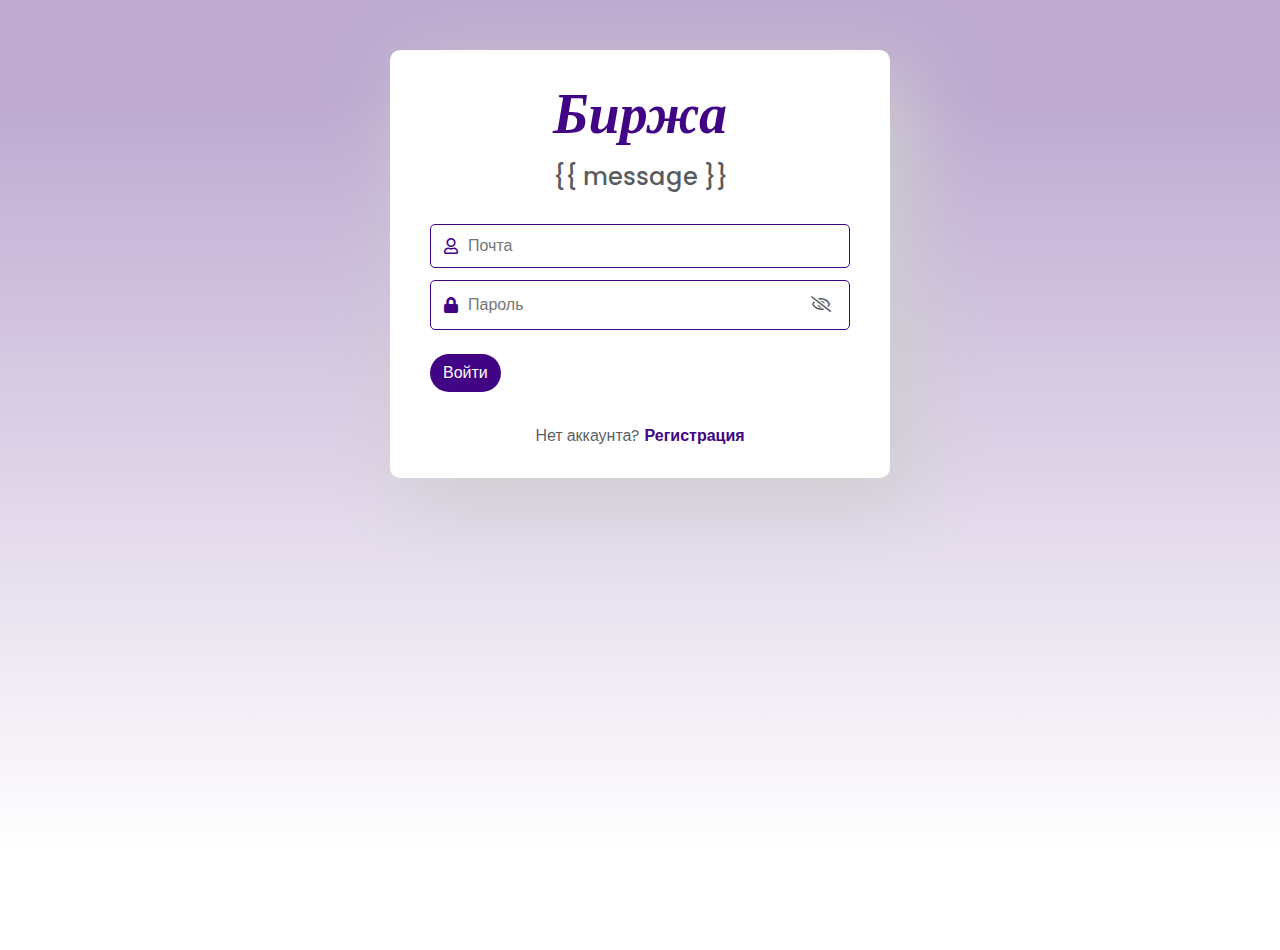
==== templates/login.html @ 69fdf7ff "9" ====
<!doctype html>
<html>
<head>
    <meta charset='utf-8'>
    <meta name='viewport' content='width=device-width, initial-scale=1'>
    <title>Snippet - GoSNippets</title>
    <link href='https://stackpath.bootstrapcdn.com/bootstrap/5.0.0-alpha1/css/bootstrap.min.css' rel='stylesheet'>
    <link href='https://use.fontawesome.com/releases/v5.7.2/css/all.css' rel='stylesheet'>
    <style>@import url('https://fonts.googleapis.com/css2?family=Kaushan+Script&family=Poppins&display=swap');

* {
    padding: 0;
    margin: 0;
    box-sizing: border-box
}

body {
    background-color: #eee;
    height: 100vh;
    font-family: 'Poppins', sans-serif;
    background: linear-gradient(to top, #fff 10%, rgba(93, 42, 141, 0.4) 90%) no-repeat
}

.wrapper {
    max-width: 500px;
    border-radius: 10px;
    margin: 50px auto;
    padding: 30px 40px;
    box-shadow: 20px 20px 80px rgb(206, 206, 206)
}

.h2 {
    font-family: 'Kaushan Script', cursive;
    font-size: 3.5rem;
    font-weight: bold;
    color: #400485;
    font-style: italic
}

.h4 {
    font-family: 'Poppins', sans-serif
}

.input-field {
    border-radius: 5px;
    padding: 5px;
    display: flex;
    align-items: center;
    cursor: pointer;
    border: 1px solid #400485;
    color: #400485
}

.input-field:hover {
    color: #7b4ca0;
    border: 1px solid #7b4ca0
}

input {
    border: none;
    outline: none;
    box-shadow: none;
    width: 100%;
    padding: 0px 2px;
    font-family: 'Poppins', sans-serif
}

.fa-eye-slash.btn {
    border: none;
    outline: none;
    box-shadow: none
}

a {
    text-decoration: none;
    color: #400485;
    font-weight: 700
}

a:hover {
    text-decoration: none;
    color: #7b4ca0
}

.option {
    position: relative;
    padding-left: 30px;
    cursor: pointer
}

.option label.text-muted {
    display: block;
    cursor: pointer
}

.option input {
    display: none
}

.checkmark {
    position: absolute;
    top: 3px;
    left: 0;
    height: 20px;
    width: 20px;
    background-color: #fff;
    border: 1px solid #ddd;
    border-radius: 50%;
    cursor: pointer
}

.option input:checked~.checkmark:after {
    display: block
}

.option .checkmark:after {
    content: "";
    width: 13px;
    height: 13px;
    display: block;
    background: #400485;
    position: absolute;
    top: 48%;
    left: 53%;
    border-radius: 50%;
    transform: translate(-50%, -50%) scale(0);
    transition: 300ms ease-in-out 0s
}

.option input[type="radio"]:checked~.checkmark {
    background: #fff;
    transition: 300ms ease-in-out 0s;
    border: 1px solid #400485
}

.option input[type="radio"]:checked~.checkmark:after {
    transform: translate(-50%, -50%) scale(1)
}

.btn.btn-block {
    border-radius: 20px;
    background-color: #400485;
    color: #fff
}

.btn.btn-block:hover {
    background-color: #55268be0
}

@media(max-width: 575px) {
    .wrapper {
        margin: 10px
    }
}

@media(max-width:424px) {
    .wrapper {
        padding: 30px 10px;
        margin: 5px
    }

    .option {
        position: relative;
        padding-left: 22px
    }

    .option label.text-muted {
        font-size: 0.95rem
    }

    .checkmark {
        position: absolute;
        top: 2px
    }

    .option .checkmark:after {
        top: 50%
    }

    #forgot {
        font-size: 0.95rem
    }
}


    </style>
    <!--    <script type='text/javascript' src=''></script>-->
    <!--    <script type='text/javascript' src='https://cdn.jsdelivr.net/npm/popper.js@1.16.0/dist/umd/popper.min.js'></script>-->
    <!--    <script type='text/javascript'-->
    <!--            src='https://stackpath.bootstrapcdn.com/bootstrap/5.0.0-alpha1/js/bootstrap.min.js'></script>-->
</head>
<body oncontextmenu='return false' class='snippet-body'>
<div class="wrapper bg-white">
    <div class="h2 text-center">Биржа</div>
    <div class="h4 text-muted text-center pt-2">{{ message }}</div>
    <form class="pt-3" method="post">
        <div class="form-group py-2">
            <div class="input-field"><span class="far fa-user p-2"></span> <input type="text"
                                                                                  placeholder="Почта"
                                                                                  name="mail"></div>
        </div>
        <div class="form-group py-1 pb-2">
            <div class="input-field"><span class="fas fa-lock p-2"></span> <input type="text"
                                                                                  placeholder="Пароль"
                                                                                  name="password">
                <button type="submit" class="btn bg-white text-muted"><span class="far fa-eye-slash"></span></button>
            </div>
        </div>
        <!--        <div class="d-flex align-items-start">-->
        <!--            <div class="remember"><label class="option text-muted"> Remember me <input type="radio" name="radio"> <span-->
        <!--                    class="checkmark"></span> </label></div>-->
        <!--            <div class="ml-auto"><a href="#" id="forgot">Forgot Password?</a></div>-->
        <!--        </div>-->
        <button class="btn btn-block text-center my-3">Войти</button>
        <div class="text-center pt-3 text-muted">Нет аккаунта? <a href="/register">Регистрация</a></div>
    </form>
</div>
<!--<script type='text/javascript'></script>-->
</body>
</html>
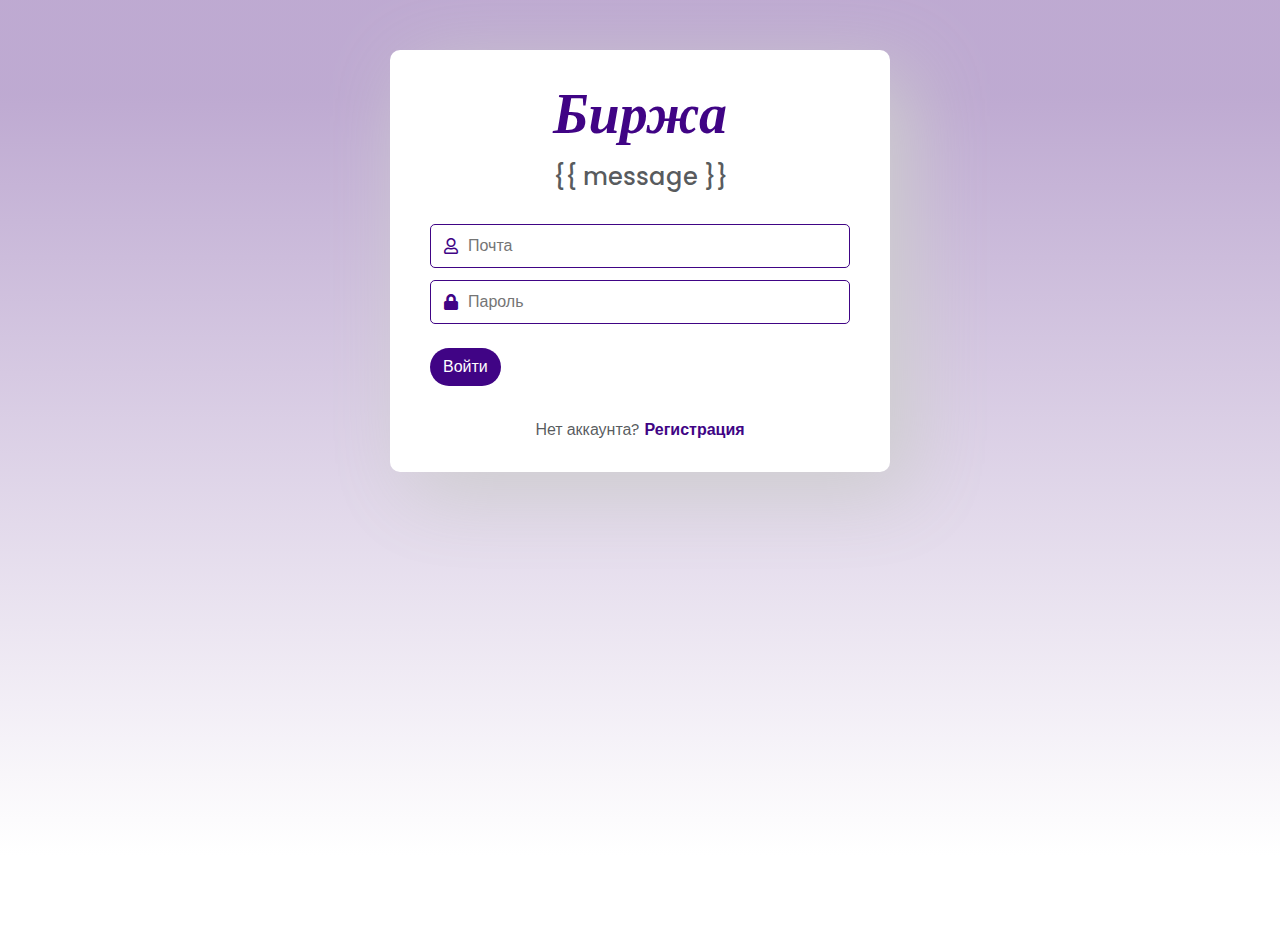
==== commit 33955a8a: "11" ====
--- a/templates/login.html
+++ b/templates/login.html
@@ -3,7 +3,7 @@
 <head>
     <meta charset='utf-8'>
     <meta name='viewport' content='width=device-width, initial-scale=1'>
-    <title>Snippet - GoSNippets</title>
+    <title>Авторизация</title>
     <link href='https://stackpath.bootstrapcdn.com/bootstrap/5.0.0-alpha1/css/bootstrap.min.css' rel='stylesheet'>
     <link href='https://use.fontawesome.com/releases/v5.7.2/css/all.css' rel='stylesheet'>
     <style>@import url('https://fonts.googleapis.com/css2?family=Kaushan+Script&family=Poppins&display=swap');
@@ -200,10 +200,10 @@
                                                                                   name="mail"></div>
         </div>
         <div class="form-group py-1 pb-2">
-            <div class="input-field"><span class="fas fa-lock p-2"></span> <input type="text"
+            <div class="input-field"><span class="fas fa-lock p-2"></span> <input type="password"
                                                                                   placeholder="Пароль"
                                                                                   name="password">
-                <button type="submit" class="btn bg-white text-muted"><span class="far fa-eye-slash"></span></button>
+<!--                <button type="submit" class="btn bg-white text-muted"><span class="far fa-eye-slash"></span></button>-->
             </div>
         </div>
         <!--        <div class="d-flex align-items-start">-->
